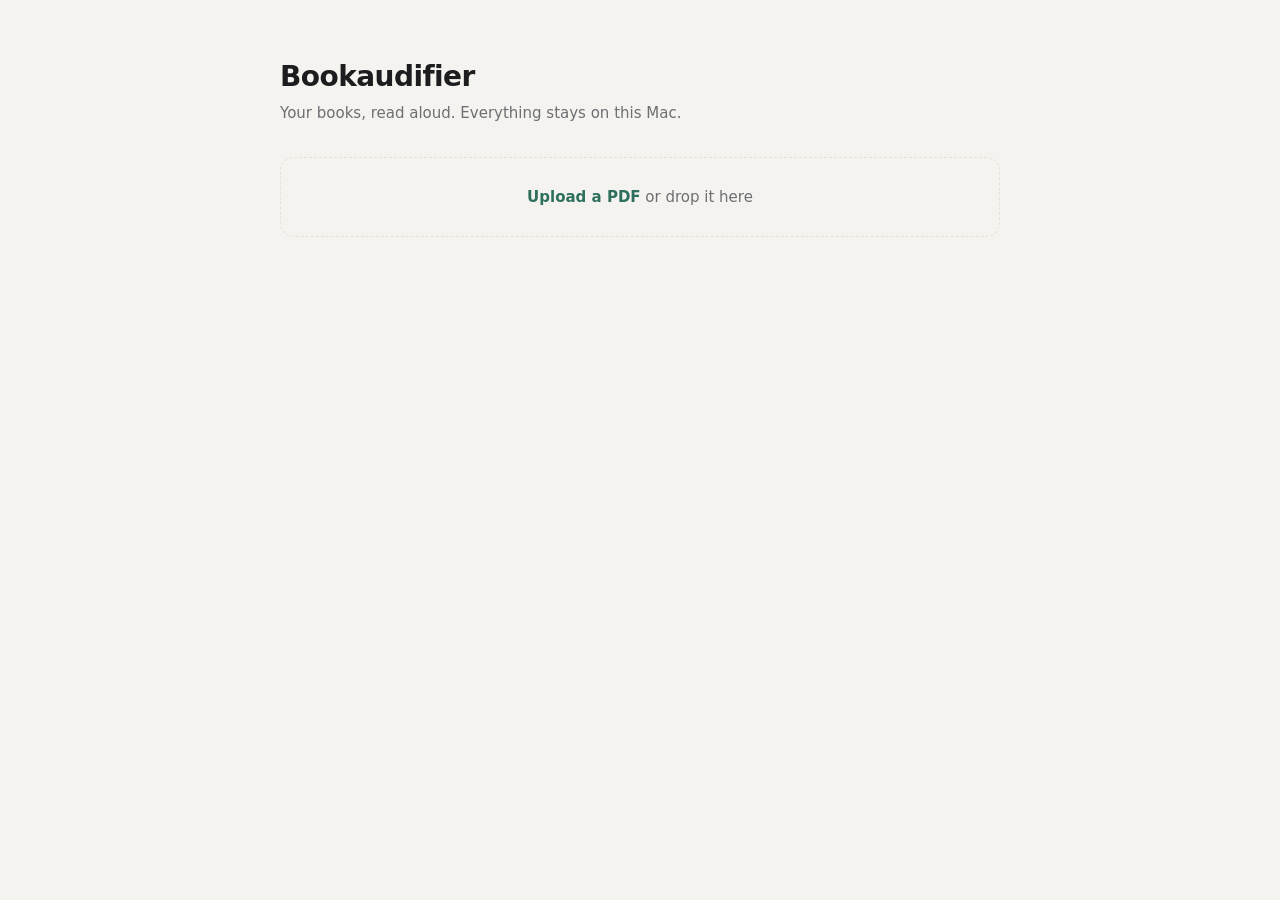
==== web/index.html @ 621daeff "Bookaudifier: local PDF audiobook reader with Kokoro TTS Upload a PDF, narrate it with local Kokoro " ====
<!doctype html>
<html lang="en">
<head>
  <meta charset="utf-8">
  <meta name="viewport" content="width=device-width, initial-scale=1">
  <title>Bookaudifier</title>
  <link rel="stylesheet" href="style.css">
</head>
<body>
  <main class="library">
    <h1>Bookaudifier</h1>
    <p class="sub">Your books, read aloud. Everything stays on this Mac.</p>
    <label class="drop" id="drop">
      <input type="file" id="file" accept="application/pdf">
      <span id="dropText"><strong>Upload a PDF</strong> or drop it here</span>
    </label>
    <p class="error" id="error"></p>
    <ul class="books" id="books"></ul>
  </main>
  <script>
    const $ = (id) => document.getElementById(id);

    async function load() {
      const books = await (await fetch("/api/books")).json();
      $("books").innerHTML = "";
      for (const b of books) {
        const pct = Math.round((100 * b.progress) / Math.max(1, b.sentences - 1));
        const li = document.createElement("li");
        li.className = "book";
        li.innerHTML = `
          <a href="reader.html?id=${b.id}">
            <div class="title"></div>
            <div class="meta">${b.pages} pages · ${pct}% listened</div>
            <div class="bar"><span style="width:${pct}%"></span></div>
          </a>
          <button class="remove" title="Remove">Remove</button>`;
        li.querySelector(".title").textContent = b.title;
        li.querySelector(".remove").onclick = async () => {
          if (!confirm(`Remove "${b.title}" and its audio?`)) return;
          await fetch(`/api/books/${b.id}`, { method: "DELETE" });
          load();
        };
        $("books").append(li);
      }
    }

    async function upload(file) {
      $("error").textContent = "";
      $("dropText").textContent = `Reading ${file.name}…`;
      const body = new FormData();
      body.append("file", file);
      const res = await fetch("/api/books", { method: "POST", body });
      const data = await res.json();
      if (res.ok) location.href = `reader.html?id=${data.id}`;
      else {
        $("error").textContent = data.detail;
        $("dropText").innerHTML = "<strong>Upload a PDF</strong> or drop it here";
      }
    }

    $("file").onchange = (e) => e.target.files[0] && upload(e.target.files[0]);
    const drop = $("drop");
    drop.ondragover = (e) => { e.preventDefault(); drop.classList.add("over"); };
    drop.ondragleave = () => drop.classList.remove("over");
    drop.ondrop = (e) => {
      e.preventDefault();
      drop.classList.remove("over");
      if (e.dataTransfer.files[0]) upload(e.dataTransfer.files[0]);
    };
    load();
  </script>
</body>
</html>
---- web/style.css ----
:root {
  --bg: #f4f3ef;
  --surface: #ffffff;
  --text: #1d1d1f;
  --muted: #6e6e73;
  --line: #e3e1db;
  --accent: #2f6f5e;
  --hl: rgba(255, 214, 10, 0.42);
  --shadow: 0 1px 3px rgba(0, 0, 0, 0.08), 0 6px 24px rgba(0, 0, 0, 0.06);
}
@media (prefers-color-scheme: dark) {
  :root {
    --bg: #161616;
    --surface: #222222;
    --text: #f2f2f2;
    --muted: #9a9a9f;
    --line: #333333;
    --accent: #6cc3a8;
    --hl: rgba(255, 214, 10, 0.38);
    --shadow: 0 1px 3px rgba(0, 0, 0, 0.5);
  }
}
* { box-sizing: border-box; }
body {
  margin: 0;
  background: var(--bg);
  color: var(--text);
  font: 15px/1.5 -apple-system, BlinkMacSystemFont, "Inter", system-ui, sans-serif;
}
button {
  font: inherit;
  color: inherit;
  background: none;
  border: 0;
  cursor: pointer;
}
a { color: inherit; text-decoration: none; }

/* Library */
.library { max-width: 760px; margin: 0 auto; padding: 56px 20px; }
.library h1 { font-size: 28px; font-weight: 650; letter-spacing: -0.02em; margin: 0 0 4px; }
.library .sub { color: var(--muted); margin: 0 0 32px; }
.drop {
  display: block;
  border: 1.5px dashed var(--line);
  border-radius: 14px;
  padding: 28px;
  text-align: center;
  color: var(--muted);
  cursor: pointer;
  transition: border-color 0.15s, background 0.15s;
}
.drop:hover, .drop.over { border-color: var(--accent); background: var(--surface); }
.drop input { display: none; }
.drop strong { color: var(--accent); font-weight: 600; }
.error { color: #c0392b; min-height: 1.5em; margin: 10px 0 0; }
.books { list-style: none; padding: 0; margin: 28px 0 0; display: grid; gap: 10px; }
.book {
  display: flex;
  align-items: center;
  gap: 16px;
  background: var(--surface);
  border-radius: 12px;
  padding: 14px 16px;
  box-shadow: var(--shadow);
}
.book a { flex: 1; min-width: 0; }
.book .title { font-weight: 600; white-space: nowrap; overflow: hidden; text-overflow: ellipsis; }
.book .meta { color: var(--muted); font-size: 13px; }
.bar { height: 3px; background: var(--line); border-radius: 2px; margin-top: 8px; overflow: hidden; }
.bar span { display: block; height: 100%; background: var(--accent); }
.book .remove { color: var(--muted); padding: 6px 8px; border-radius: 8px; }
.book .remove:hover { color: #c0392b; background: var(--bg); }

/* Reader */
.top {
  position: sticky;
  top: 0;
  z-index: 5;
  display: flex;
  align-items: center;
  gap: 12px;
  padding: 10px 16px;
  background: color-mix(in srgb, var(--bg) 88%, transparent);
  backdrop-filter: blur(10px);
}
.top a { color: var(--muted); }
.top a:hover { color: var(--text); }
.top h1 { font-size: 14px; font-weight: 600; margin: 0; white-space: nowrap; overflow: hidden; text-overflow: ellipsis; }
.pages { max-width: 860px; margin: 0 auto; padding: 8px 16px 140px; display: grid; gap: 18px; }
.page {
  position: relative;
  background: #fff;
  box-shadow: var(--shadow);
  border-radius: 4px;
  overflow: hidden;
  cursor: text;
}
.page img { display: block; width: 100%; height: 100%; }
.hl {
  position: absolute;
  background: var(--hl);
  mix-blend-mode: multiply;
  border-radius: 3px;
  pointer-events: none;
  outline: 2px solid var(--hl);
}

/* Player */
.player {
  position: fixed;
  left: 0;
  right: 0;
  bottom: 0;
  z-index: 10;
  background: var(--surface);
  border-top: 1px solid var(--line);
  padding: 10px 20px 14px;
}
.scrub { display: flex; align-items: center; gap: 12px; font-size: 12px; color: var(--muted); font-variant-numeric: tabular-nums; max-width: 860px; margin: 0 auto; }
.scrub input { flex: 1; accent-color: var(--accent); }
.controls { display: grid; grid-template-columns: 1fr auto 1fr; align-items: center; max-width: 860px; margin: 6px auto 0; }
.controls .left { font-size: 12px; color: var(--muted); }
.buttons { display: flex; align-items: center; gap: 6px; }
.buttons button { width: 40px; height: 40px; border-radius: 50%; display: grid; place-items: center; }
.buttons button:hover { background: var(--bg); }
.buttons svg { width: 22px; height: 22px; fill: currentColor; }
.buttons .play { width: 52px; height: 52px; background: var(--text); color: var(--surface); }
.buttons .play:hover { background: var(--text); opacity: 0.88; }
.buttons .play svg { width: 26px; height: 26px; }
.buttons .skip { position: relative; }
.buttons .skip small { position: absolute; font-size: 8px; font-weight: 700; top: 15px; }
.controls .right { justify-self: end; }
.controls select {
  font: inherit;
  font-size: 13px;
  color: var(--text);
  background: var(--bg);
  border: 0;
  border-radius: 8px;
  padding: 6px 8px;
}
.player.loading .play { opacity: 0.6; }
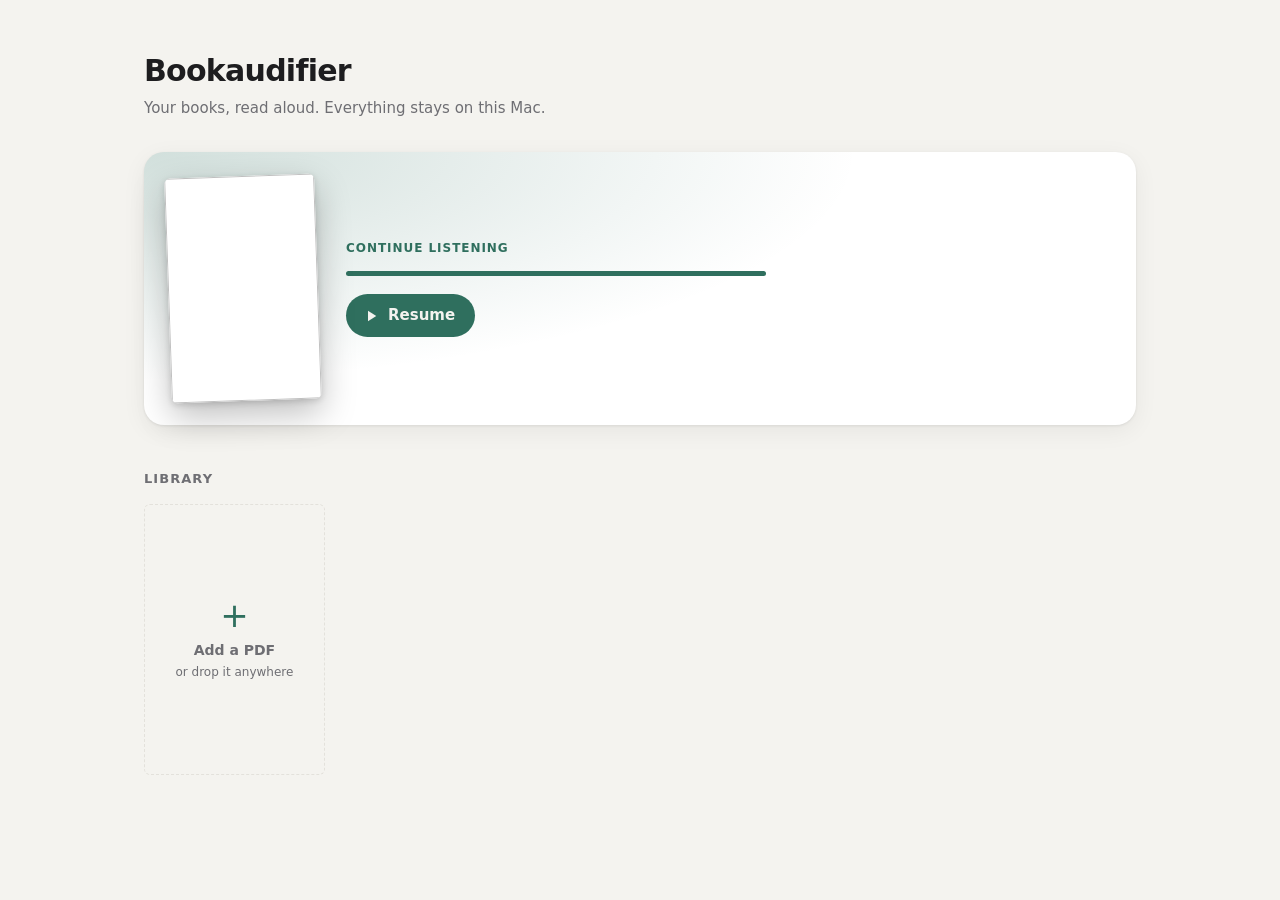
==== commit ccfaa512: "Make the library visual: cover grid and a continue-listening hero Co-Authored-By: Claude Opus 5.5 <n" ====
--- a/web/index.html
+++ b/web/index.html
@@ -8,33 +8,75 @@
 </head>
 <body>
   <main class="library">
-    <h1>Bookaudifier</h1>
-    <p class="sub">Your books, read aloud. Everything stays on this Mac.</p>
-    <label class="drop" id="drop">
-      <input type="file" id="file" accept="application/pdf">
-      <span id="dropText"><strong>Upload a PDF</strong> or drop it here</span>
-    </label>
+    <header class="masthead">
+      <h1>Bookaudifier</h1>
+      <p class="sub">Your books, read aloud. Everything stays on this Mac.</p>
+    </header>
+
+    <section class="hero" id="hero" hidden>
+      <a class="hero-cover" id="heroCover"><img alt=""></a>
+      <div class="hero-body">
+        <div class="eyebrow">Continue listening</div>
+        <h2 id="heroTitle"></h2>
+        <div class="hero-meta" id="heroMeta"></div>
+        <div class="bar"><span id="heroBar"></span></div>
+        <a class="resume" id="heroLink">
+          <svg viewBox="0 0 24 24"><path d="M8 5v14l11-7z"/></svg> Resume
+        </a>
+      </div>
+    </section>
+
+    <h3 class="shelf-title" id="shelfTitle">Library</h3>
+    <ul class="shelf" id="books">
+      <li>
+        <label class="add" id="drop">
+          <input type="file" id="file" accept="application/pdf">
+          <span class="plus">+</span>
+          <span id="dropText">Add a PDF<br><small>or drop it anywhere</small></span>
+        </label>
+      </li>
+    </ul>
     <p class="error" id="error"></p>
-    <ul class="books" id="books"></ul>
   </main>
   <script>
     const $ = (id) => document.getElementById(id);
+    const cover = (id) => `/api/books/${id}/pages/0.png`;
+    const duration = (s) => {
+      const m = Math.round(s / 60);
+      return m < 60 ? `${m} min` : `${Math.floor(m / 60)} h ${m % 60} min`;
+    };
 
     async function load() {
       const books = await (await fetch("/api/books")).json();
-      $("books").innerHTML = "";
+      document.querySelectorAll(".shelf .book").forEach((el) => el.remove());
+      $("shelfTitle").textContent = books.length ? "Library" : "Add your first book";
+
+      const last = books[0];
+      $("hero").hidden = !last;
+      if (last) {
+        const pct = Math.round((100 * last.progress) / Math.max(1, last.sentences - 1));
+        $("heroCover").href = $("heroLink").href = `reader.html?id=${last.id}`;
+        $("heroCover").querySelector("img").src = cover(last.id);
+        $("heroTitle").textContent = last.title;
+        $("heroMeta").textContent = `Page ${last.page} of ${last.pages} · ${pct}% · about ${duration(last.left_secs)} left`;
+        $("heroBar").style.width = `${pct}%`;
+      }
+
       for (const b of books) {
         const pct = Math.round((100 * b.progress) / Math.max(1, b.sentences - 1));
         const li = document.createElement("li");
         li.className = "book";
         li.innerHTML = `
           <a href="reader.html?id=${b.id}">
+            <div class="cover"><img loading="lazy" alt=""><div class="bar"><span></span></div></div>
             <div class="title"></div>
-            <div class="meta">${b.pages} pages · ${pct}% listened</div>
-            <div class="bar"><span style="width:${pct}%"></span></div>
+            <div class="meta"></div>
           </a>
-          <button class="remove" title="Remove">Remove</button>`;
+          <button class="remove" title="Remove">×</button>`;
+        li.querySelector("img").src = cover(b.id);
+        li.querySelector(".bar span").style.width = `${pct}%`;
         li.querySelector(".title").textContent = b.title;
+        li.querySelector(".meta").textContent = pct ? `${pct}% · ${duration(b.left_secs)} left` : `${b.pages} pages · new`;
         li.querySelector(".remove").onclick = async () => {
           if (!confirm(`Remove "${b.title}" and its audio?`)) return;
           await fetch(`/api/books/${b.id}`, { method: "DELETE" });
@@ -47,6 +89,7 @@
     async function upload(file) {
       $("error").textContent = "";
       $("dropText").textContent = `Reading ${file.name}…`;
+      $("drop").classList.add("busy");
       const body = new FormData();
       body.append("file", file);
       const res = await fetch("/api/books", { method: "POST", body });
@@ -54,19 +97,19 @@
       if (res.ok) location.href = `reader.html?id=${data.id}`;
       else {
         $("error").textContent = data.detail;
-        $("dropText").innerHTML = "<strong>Upload a PDF</strong> or drop it here";
+        $("drop").classList.remove("busy");
+        $("dropText").innerHTML = "Add a PDF<br><small>or drop it anywhere</small>";
       }
     }
 
     $("file").onchange = (e) => e.target.files[0] && upload(e.target.files[0]);
-    const drop = $("drop");
-    drop.ondragover = (e) => { e.preventDefault(); drop.classList.add("over"); };
-    drop.ondragleave = () => drop.classList.remove("over");
-    drop.ondrop = (e) => {
+    addEventListener("dragover", (e) => { e.preventDefault(); document.body.classList.add("over"); });
+    addEventListener("dragleave", (e) => { if (!e.relatedTarget) document.body.classList.remove("over"); });
+    addEventListener("drop", (e) => {
       e.preventDefault();
-      drop.classList.remove("over");
+      document.body.classList.remove("over");
       if (e.dataTransfer.files[0]) upload(e.dataTransfer.files[0]);
-    };
+    });
     load();
   </script>
 </body>
--- a/web/style.css
+++ b/web/style.css
@@ -6,6 +6,7 @@
   --line: #e3e1db;
   --accent: #2f6f5e;
   --hl: rgba(255, 214, 10, 0.42);
+  --hlw: rgba(255, 140, 0, 0.5);
   --shadow: 0 1px 3px rgba(0, 0, 0, 0.08), 0 6px 24px rgba(0, 0, 0, 0.06);
 }
 @media (prefers-color-scheme: dark) {
@@ -17,6 +18,7 @@
     --line: #333333;
     --accent: #6cc3a8;
     --hl: rgba(255, 214, 10, 0.38);
+    --hlw: rgba(255, 140, 0, 0.5);
     --shadow: 0 1px 3px rgba(0, 0, 0, 0.5);
   }
 }
@@ -37,45 +39,126 @@
 a { color: inherit; text-decoration: none; }
 
 /* Library */
-.library { max-width: 760px; margin: 0 auto; padding: 56px 20px; }
-.library h1 { font-size: 28px; font-weight: 650; letter-spacing: -0.02em; margin: 0 0 4px; }
-.library .sub { color: var(--muted); margin: 0 0 32px; }
-.drop {
-  display: block;
+.library { max-width: 1040px; margin: 0 auto; padding: 48px 24px 80px; }
+.masthead h1 { font-size: 30px; font-weight: 700; letter-spacing: -0.025em; margin: 0 0 4px; }
+.masthead .sub { color: var(--muted); margin: 0 0 32px; }
+
+.hero {
+  display: flex;
+  gap: 28px;
+  align-items: center;
+  padding: 24px;
+  margin-bottom: 44px;
+  border-radius: 20px;
+  background:
+    radial-gradient(120% 140% at 0% 0%, color-mix(in srgb, var(--accent) 22%, transparent), transparent 60%),
+    var(--surface);
+  box-shadow: var(--shadow);
+}
+.hero-cover { flex-shrink: 0; width: 150px; aspect-ratio: 2 / 3; border-radius: 6px; overflow: hidden; background: #fff;
+  box-shadow: 0 2px 6px rgba(0, 0, 0, 0.15), 0 14px 34px rgba(0, 0, 0, 0.25); transform: rotate(-2deg); transition: transform 0.2s; }
+.hero-cover:hover { transform: rotate(0) scale(1.02); }
+.hero-cover img, .cover img { width: 100%; height: 100%; object-fit: cover; object-position: top; display: block; }
+.hero-body { flex: 1; min-width: 0; }
+.eyebrow { font-size: 12px; font-weight: 600; letter-spacing: 0.08em; text-transform: uppercase; color: var(--accent); }
+.hero h2 { font-size: 26px; letter-spacing: -0.02em; margin: 6px 0 4px; line-height: 1.2; }
+.hero-meta { color: var(--muted); font-size: 14px; }
+.hero .bar { max-width: 420px; height: 5px; margin: 14px 0 18px; }
+.resume {
+  display: inline-flex;
+  align-items: center;
+  gap: 8px;
+  padding: 10px 20px 10px 16px;
+  border-radius: 999px;
+  background: var(--accent);
+  color: var(--bg);
+  font-weight: 600;
+  transition: transform 0.15s;
+}
+.resume:hover { transform: translateY(-1px); }
+.resume svg { width: 18px; height: 18px; fill: currentColor; }
+
+.shelf-title { font-size: 13px; font-weight: 600; letter-spacing: 0.08em; text-transform: uppercase; color: var(--muted); margin: 0 0 16px; }
+.shelf { list-style: none; padding: 0; margin: 0; display: grid; grid-template-columns: repeat(auto-fill, minmax(150px, 1fr)); gap: 28px 22px; }
+.book { position: relative; }
+.cover {
+  position: relative;
+  aspect-ratio: 2 / 3;
+  border-radius: 6px;
+  overflow: hidden;
+  background: #fff;
+  box-shadow: 0 1px 3px rgba(0, 0, 0, 0.12), 0 8px 22px rgba(0, 0, 0, 0.16);
+  transition: transform 0.2s, box-shadow 0.2s;
+}
+.cover::after { /* spine shading */
+  content: "";
+  position: absolute;
+  inset: 0;
+  background: linear-gradient(90deg, rgba(0, 0, 0, 0.18), rgba(255, 255, 255, 0.12) 3%, transparent 8%);
+  pointer-events: none;
+}
+.book a:hover .cover { transform: translateY(-4px); box-shadow: 0 4px 10px rgba(0, 0, 0, 0.15), 0 18px 36px rgba(0, 0, 0, 0.22); }
+.cover .bar { position: absolute; left: 0; right: 0; bottom: 0; margin: 0; height: 4px; border-radius: 0; background: rgba(0, 0, 0, 0.25); z-index: 1; }
+.book .title { font-weight: 600; font-size: 14px; margin-top: 10px; line-height: 1.3;
+  display: -webkit-box; -webkit-line-clamp: 2; -webkit-box-orient: vertical; overflow: hidden; }
+.book .meta { color: var(--muted); font-size: 12px; margin-top: 2px; }
+.book .remove {
+  position: absolute;
+  top: 6px;
+  right: 6px;
+  width: 26px;
+  height: 26px;
+  border-radius: 50%;
+  background: rgba(0, 0, 0, 0.6);
+  color: #fff;
+  font-size: 16px;
+  line-height: 1;
+  opacity: 0;
+  transition: opacity 0.15s;
+  z-index: 2;
+}
+.book:hover .remove, .book .remove:focus-visible { opacity: 1; }
+.book .remove:hover { background: #c0392b; }
+
+.add {
+  aspect-ratio: 2 / 3;
+  display: flex;
+  flex-direction: column;
+  align-items: center;
+  justify-content: center;
+  gap: 8px;
+  text-align: center;
   border: 1.5px dashed var(--line);
-  border-radius: 14px;
-  padding: 28px;
-  text-align: center;
+  border-radius: 6px;
   color: var(--muted);
+  font-size: 14px;
+  font-weight: 600;
   cursor: pointer;
-  transition: border-color 0.15s, background 0.15s;
-}
-.drop:hover, .drop.over { border-color: var(--accent); background: var(--surface); }
-.drop input { display: none; }
-.drop strong { color: var(--accent); font-weight: 600; }
-.error { color: #c0392b; min-height: 1.5em; margin: 10px 0 0; }
-.books { list-style: none; padding: 0; margin: 28px 0 0; display: grid; gap: 10px; }
-.book {
-  display: flex;
-  align-items: center;
-  gap: 16px;
-  background: var(--surface);
-  border-radius: 12px;
-  padding: 14px 16px;
-  box-shadow: var(--shadow);
-}
-.book a { flex: 1; min-width: 0; }
-.book .title { font-weight: 600; white-space: nowrap; overflow: hidden; text-overflow: ellipsis; }
-.book .meta { color: var(--muted); font-size: 13px; }
-.bar { height: 3px; background: var(--line); border-radius: 2px; margin-top: 8px; overflow: hidden; }
+  transition: border-color 0.15s, background 0.15s, color 0.15s;
+}
+.add small { font-weight: 400; font-size: 12px; }
+.add input { display: none; }
+.add .plus { font-size: 34px; font-weight: 300; line-height: 1; color: var(--accent); }
+.add:hover, body.over .add { border-color: var(--accent); color: var(--text); background: var(--surface); }
+.add.busy { pointer-events: none; opacity: 0.7; }
+body.over .library { outline: 2px dashed var(--accent); outline-offset: -12px; border-radius: 20px; }
+.error { color: #c0392b; min-height: 1.5em; margin: 16px 0 0; }
+.bar { height: 3px; background: var(--line); border-radius: 3px; overflow: hidden; }
 .bar span { display: block; height: 100%; background: var(--accent); }
-.book .remove { color: var(--muted); padding: 6px 8px; border-radius: 8px; }
-.book .remove:hover { color: #c0392b; background: var(--bg); }
+
+@media (max-width: 560px) {
+  .hero { flex-direction: column; align-items: flex-start; }
+  .hero-cover { width: 120px; }
+  .shelf { grid-template-columns: repeat(auto-fill, minmax(120px, 1fr)); gap: 22px 16px; }
+}
 
 /* Reader */
 .top {
-  position: sticky;
+  position: fixed; /* stays put when wide pages scroll sideways */
   top: 0;
+  left: 0;
+  right: 0;
+  height: 48px;
   z-index: 5;
   display: flex;
   align-items: center;
@@ -87,7 +170,20 @@
 .top a { color: var(--muted); }
 .top a:hover { color: var(--text); }
 .top h1 { font-size: 14px; font-weight: 600; margin: 0; white-space: nowrap; overflow: hidden; text-overflow: ellipsis; }
-.pages { max-width: 860px; margin: 0 auto; padding: 8px 16px 140px; display: grid; gap: 18px; }
+.top .zoom { margin-left: auto; display: flex; align-items: center; gap: 4px; flex-shrink: 0; }
+.zoom button {
+  width: 28px;
+  height: 28px;
+  border: 1px solid var(--line);
+  border-radius: 6px;
+  background: var(--surface);
+  color: var(--text);
+  font-size: 16px;
+  cursor: pointer;
+}
+.zoom button:disabled { opacity: 0.4; cursor: default; }
+#zoomLevel { min-width: 44px; text-align: center; font-size: 12px; color: var(--muted); font-variant-numeric: tabular-nums; }
+.pages { --zoom: 1; width: min(calc(860px * var(--zoom)), calc(100vw * var(--zoom))); margin: 0 auto; padding: 56px 16px 140px; display: grid; gap: 18px; }
 .page {
   position: relative;
   background: #fff;
@@ -104,6 +200,15 @@
   border-radius: 3px;
   pointer-events: none;
   outline: 2px solid var(--hl);
+}
+.hlw {
+  position: absolute;
+  background: var(--hlw);
+  mix-blend-mode: multiply;
+  border-radius: 3px;
+  pointer-events: none;
+  outline: 2px solid var(--hlw);
+  transition: left 0.08s, top 0.08s, width 0.08s;
 }
 
 /* Player */
